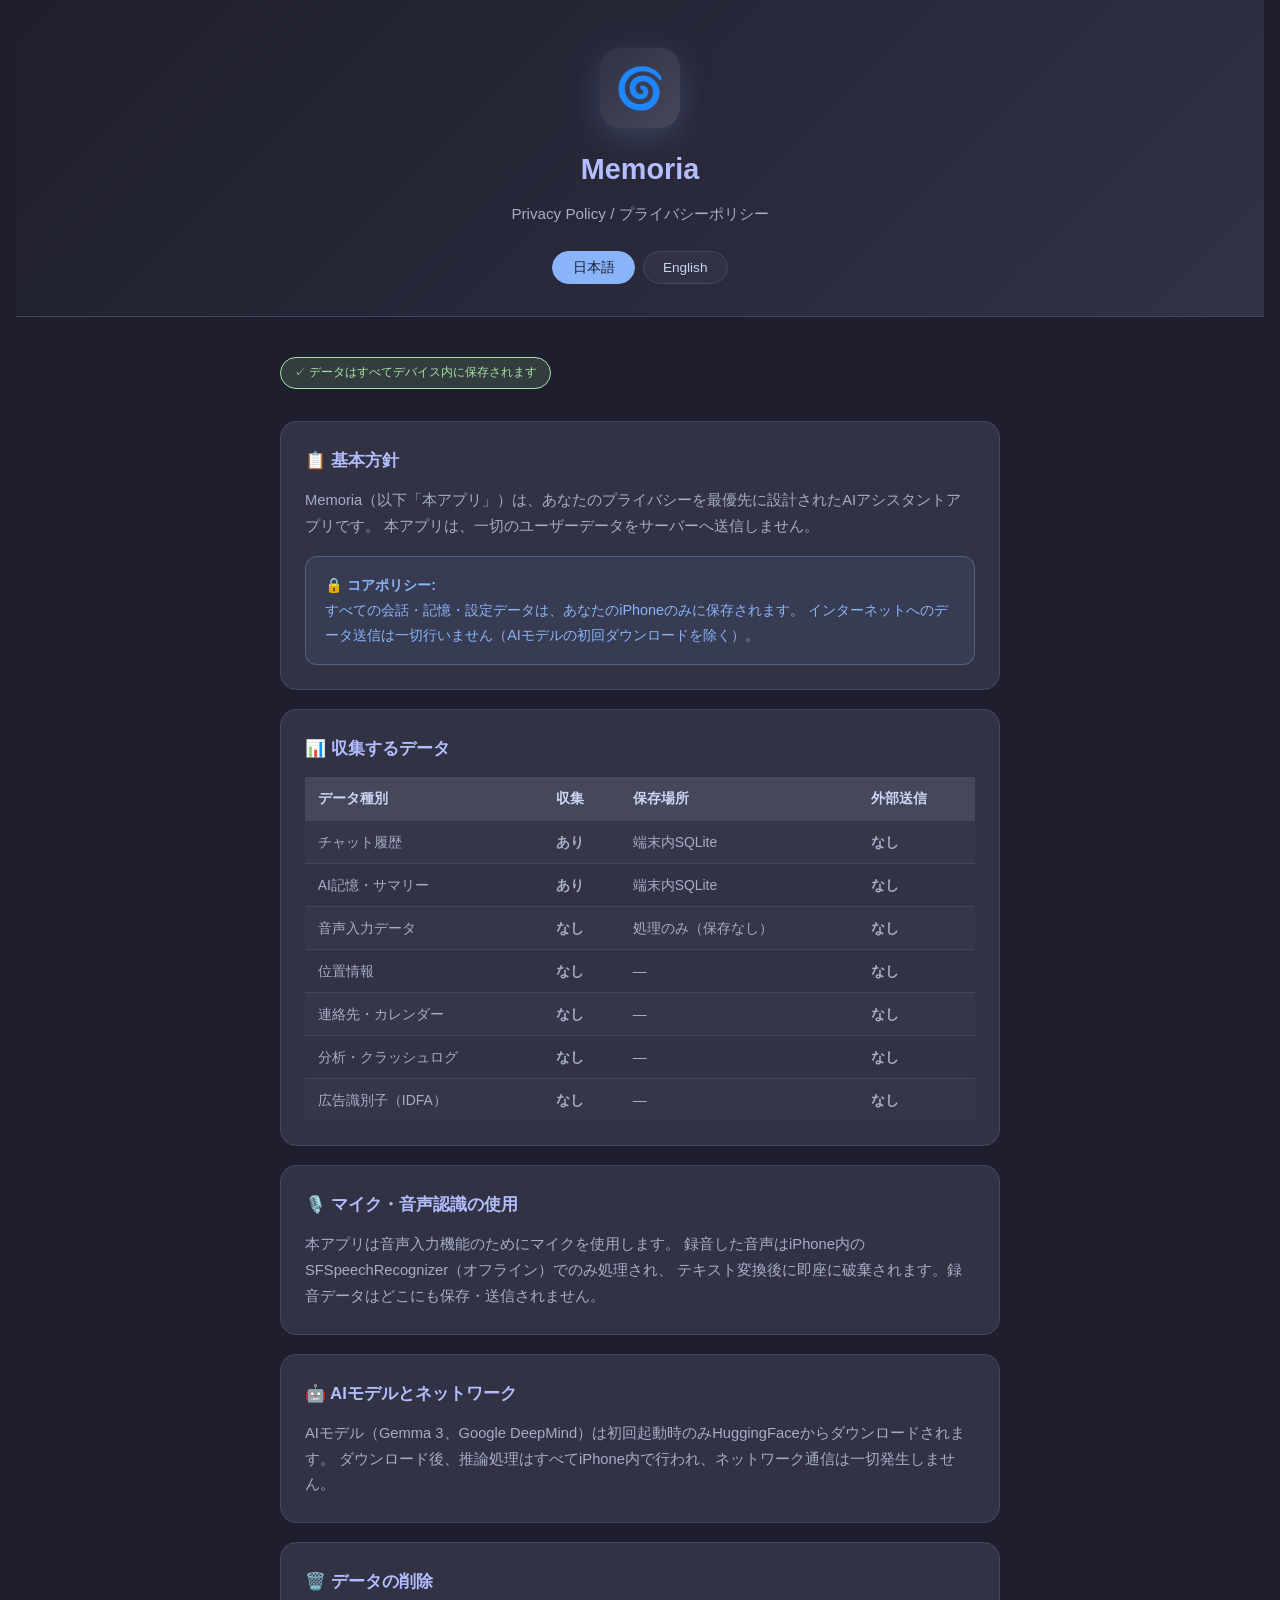
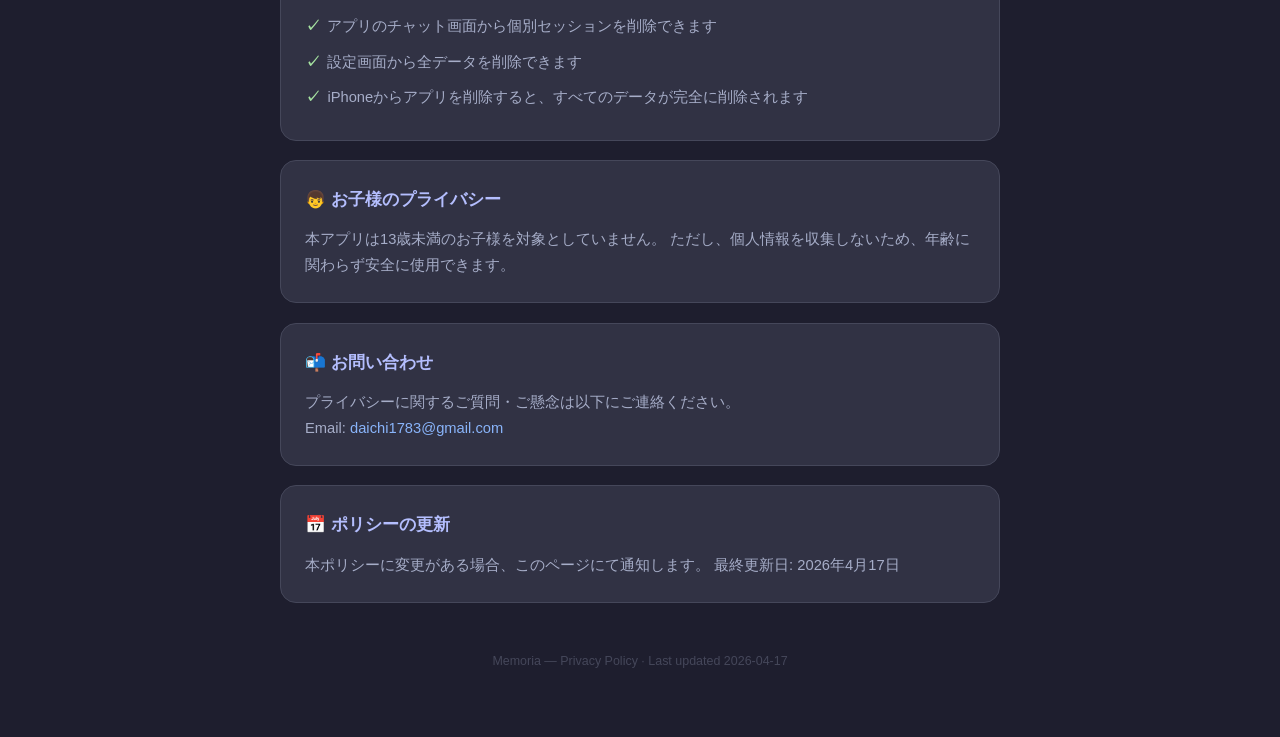
==== privacy_policy.html @ 913dde8f "feat: Phase 5完了 — App Store申請素材・免責事項・オンボーディング追加 - アプリアイコン全サイズ生成（1024x1024 Catppuccin Mocha Orbital デ" ====
<!DOCTYPE html>
<html lang="ja">
<head>
  <meta charset="UTF-8">
  <meta name="viewport" content="width=device-width, initial-scale=1.0">
  <title>Memoria - プライバシーポリシー / Privacy Policy</title>
  <style>
    :root {
      --base:    #1e1e2e;
      --surface0:#313244;
      --surface1:#45475a;
      --text:    #cdd6f4;
      --subtext: #a6adc8;
      --blue:    #89b4fa;
      --lavender:#b4befe;
      --mauve:   #cba6f7;
      --green:   #a6e3a1;
      --red:     #f38ba8;
    }

    * { box-sizing: border-box; margin: 0; padding: 0; }

    body {
      font-family: -apple-system, BlinkMacSystemFont, 'Helvetica Neue', sans-serif;
      background: var(--base);
      color: var(--text);
      line-height: 1.75;
      padding: 0 1rem 4rem;
    }

    .hero {
      background: linear-gradient(135deg, var(--base) 0%, var(--surface0) 100%);
      border-bottom: 1px solid var(--surface1);
      padding: 3rem 1rem 2rem;
      text-align: center;
    }

    .hero .app-icon {
      width: 80px; height: 80px;
      border-radius: 20px;
      background: linear-gradient(135deg, #313244, #45475a);
      margin: 0 auto 1rem;
      display: flex; align-items: center; justify-content: center;
      font-size: 2.5rem;
      box-shadow: 0 8px 32px rgba(137,180,250,0.2);
    }

    .hero h1 {
      font-size: 1.8rem;
      font-weight: 700;
      color: var(--lavender);
      margin-bottom: 0.4rem;
    }

    .hero p.subtitle {
      color: var(--subtext);
      font-size: 0.95rem;
    }

    .lang-toggle {
      display: flex;
      justify-content: center;
      gap: 0.5rem;
      margin-top: 1.5rem;
    }

    .lang-btn {
      background: var(--surface0);
      border: 1px solid var(--surface1);
      color: var(--text);
      padding: 0.4rem 1.2rem;
      border-radius: 999px;
      cursor: pointer;
      font-size: 0.85rem;
      transition: all 0.2s;
    }

    .lang-btn.active, .lang-btn:hover {
      background: var(--blue);
      color: var(--base);
      border-color: var(--blue);
    }

    .container {
      max-width: 720px;
      margin: 2.5rem auto 0;
    }

    .badge {
      display: inline-block;
      background: rgba(166,227,161,0.15);
      border: 1px solid var(--green);
      color: var(--green);
      font-size: 0.78rem;
      padding: 0.25rem 0.8rem;
      border-radius: 999px;
      margin-bottom: 2rem;
    }

    .section {
      background: var(--surface0);
      border-radius: 16px;
      padding: 1.5rem;
      margin-bottom: 1.2rem;
      border: 1px solid var(--surface1);
    }

    .section h2 {
      color: var(--lavender);
      font-size: 1.05rem;
      font-weight: 600;
      margin-bottom: 0.8rem;
      display: flex;
      align-items: center;
      gap: 0.5rem;
    }

    .section p, .section li {
      color: var(--subtext);
      font-size: 0.92rem;
    }

    .section ul {
      list-style: none;
      padding: 0;
    }

    .section ul li {
      padding: 0.3rem 0;
      padding-left: 1.4rem;
      position: relative;
    }

    .section ul li::before {
      content: "✓";
      position: absolute;
      left: 0;
      color: var(--green);
      font-weight: bold;
    }

    .section ul li.no::before {
      content: "✕";
      color: var(--red);
    }

    .highlight-box {
      background: rgba(137,180,250,0.08);
      border: 1px solid rgba(137,180,250,0.3);
      border-radius: 12px;
      padding: 1rem 1.2rem;
      margin: 1rem 0 0;
      color: var(--blue);
      font-size: 0.9rem;
    }

    .highlight-box strong {
      color: var(--blue);
    }

    .data-table {
      width: 100%;
      border-collapse: collapse;
      font-size: 0.87rem;
      margin-top: 0.8rem;
    }

    .data-table th {
      background: var(--surface1);
      color: var(--text);
      padding: 0.6rem 0.8rem;
      text-align: left;
      font-weight: 600;
    }

    .data-table td {
      padding: 0.55rem 0.8rem;
      border-top: 1px solid var(--surface1);
      color: var(--subtext);
    }

    .data-table tr:nth-child(even) td {
      background: rgba(255,255,255,0.02);
    }

    .tag-yes {
      color: var(--green);
      font-weight: 600;
    }

    .tag-no {
      color: var(--red);
      font-weight: 600;
    }

    .updated {
      text-align: center;
      color: var(--surface1);
      font-size: 0.78rem;
      margin-top: 3rem;
    }

    /* ── Lang sections ── */
    .lang-ja .en-only { display: none; }
    .lang-en .ja-only { display: none; }
    .lang-en .en-only { display: block; }
    .lang-ja .en-only { display: none; }

    a { color: var(--blue); text-decoration: none; }
    a:hover { text-decoration: underline; }
  </style>
</head>
<body>

<div class="hero">
  <div class="app-icon">🌀</div>
  <h1>Memoria</h1>
  <p class="subtitle">Privacy Policy / プライバシーポリシー</p>
  <div class="lang-toggle">
    <button class="lang-btn active" onclick="setLang('ja')">日本語</button>
    <button class="lang-btn" onclick="setLang('en')">English</button>
  </div>
</div>

<div class="container" id="main-content">

  <!-- ═══════════════ 日本語 ═══════════════ -->
  <div class="ja-only">

    <div class="badge">✓ データはすべてデバイス内に保存されます</div>

    <div class="section">
      <h2>📋 基本方針</h2>
      <p>
        Memoria（以下「本アプリ」）は、あなたのプライバシーを最優先に設計されたAIアシスタントアプリです。
        本アプリは、一切のユーザーデータをサーバーへ送信しません。
      </p>
      <div class="highlight-box">
        <strong>🔒 コアポリシー:</strong><br>
        すべての会話・記憶・設定データは、あなたのiPhoneのみに保存されます。
        インターネットへのデータ送信は一切行いません（AIモデルの初回ダウンロードを除く）。
      </div>
    </div>

    <div class="section">
      <h2>📊 収集するデータ</h2>
      <table class="data-table">
        <tr>
          <th>データ種別</th>
          <th>収集</th>
          <th>保存場所</th>
          <th>外部送信</th>
        </tr>
        <tr>
          <td>チャット履歴</td>
          <td class="tag-yes">あり</td>
          <td>端末内SQLite</td>
          <td class="tag-no">なし</td>
        </tr>
        <tr>
          <td>AI記憶・サマリー</td>
          <td class="tag-yes">あり</td>
          <td>端末内SQLite</td>
          <td class="tag-no">なし</td>
        </tr>
        <tr>
          <td>音声入力データ</td>
          <td class="tag-no">なし</td>
          <td>処理のみ（保存なし）</td>
          <td class="tag-no">なし</td>
        </tr>
        <tr>
          <td>位置情報</td>
          <td class="tag-no">なし</td>
          <td>—</td>
          <td class="tag-no">なし</td>
        </tr>
        <tr>
          <td>連絡先・カレンダー</td>
          <td class="tag-no">なし</td>
          <td>—</td>
          <td class="tag-no">なし</td>
        </tr>
        <tr>
          <td>分析・クラッシュログ</td>
          <td class="tag-no">なし</td>
          <td>—</td>
          <td class="tag-no">なし</td>
        </tr>
        <tr>
          <td>広告識別子（IDFA）</td>
          <td class="tag-no">なし</td>
          <td>—</td>
          <td class="tag-no">なし</td>
        </tr>
      </table>
    </div>

    <div class="section">
      <h2>🎙️ マイク・音声認識の使用</h2>
      <p>
        本アプリは音声入力機能のためにマイクを使用します。
        録音した音声はiPhone内のSFSpeechRecognizer（オフライン）でのみ処理され、
        テキスト変換後に即座に破棄されます。録音データはどこにも保存・送信されません。
      </p>
    </div>

    <div class="section">
      <h2>🤖 AIモデルとネットワーク</h2>
      <p>
        AIモデル（Gemma 3、Google DeepMind）は初回起動時のみHuggingFaceからダウンロードされます。
        ダウンロード後、推論処理はすべてiPhone内で行われ、ネットワーク通信は一切発生しません。
      </p>
    </div>

    <div class="section">
      <h2>🗑️ データの削除</h2>
      <ul>
        <li>アプリのチャット画面から個別セッションを削除できます</li>
        <li>設定画面から全データを削除できます</li>
        <li>iPhoneからアプリを削除すると、すべてのデータが完全に削除されます</li>
      </ul>
    </div>

    <div class="section">
      <h2>👦 お子様のプライバシー</h2>
      <p>本アプリは13歳未満のお子様を対象としていません。
      ただし、個人情報を収集しないため、年齢に関わらず安全に使用できます。</p>
    </div>

    <div class="section">
      <h2>📬 お問い合わせ</h2>
      <p>
        プライバシーに関するご質問・ご懸念は以下にご連絡ください。<br>
        Email: <a href="mailto:daichi1783@gmail.com">daichi1783@gmail.com</a>
      </p>
    </div>

    <div class="section">
      <h2>📅 ポリシーの更新</h2>
      <p>
        本ポリシーに変更がある場合、このページにて通知します。
        最終更新日: 2026年4月17日
      </p>
    </div>

  </div>

  <!-- ═══════════════ English ═══════════════ -->
  <div class="en-only" style="display:none">

    <div class="badge">✓ All data stays on your device</div>

    <div class="section">
      <h2>📋 Overview</h2>
      <p>
        Memoria is an AI assistant app designed with your privacy as the top priority.
        This app never transmits any user data to external servers.
      </p>
      <div class="highlight-box">
        <strong>🔒 Core Policy:</strong><br>
        All conversations, memories, and settings are stored only on your iPhone.
        No data is sent over the internet (except the initial AI model download).
      </div>
    </div>

    <div class="section">
      <h2>📊 Data Collected</h2>
      <table class="data-table">
        <tr>
          <th>Data Type</th>
          <th>Collected</th>
          <th>Storage</th>
          <th>Transmitted</th>
        </tr>
        <tr>
          <td>Chat History</td>
          <td class="tag-yes">Yes</td>
          <td>On-device SQLite</td>
          <td class="tag-no">No</td>
        </tr>
        <tr>
          <td>AI Memories / Summaries</td>
          <td class="tag-yes">Yes</td>
          <td>On-device SQLite</td>
          <td class="tag-no">No</td>
        </tr>
        <tr>
          <td>Voice Input Audio</td>
          <td class="tag-no">No</td>
          <td>Processed only (not stored)</td>
          <td class="tag-no">No</td>
        </tr>
        <tr>
          <td>Location</td>
          <td class="tag-no">No</td>
          <td>—</td>
          <td class="tag-no">No</td>
        </tr>
        <tr>
          <td>Contacts / Calendar</td>
          <td class="tag-no">No</td>
          <td>—</td>
          <td class="tag-no">No</td>
        </tr>
        <tr>
          <td>Analytics / Crash Logs</td>
          <td class="tag-no">No</td>
          <td>—</td>
          <td class="tag-no">No</td>
        </tr>
        <tr>
          <td>Ad Identifier (IDFA)</td>
          <td class="tag-no">No</td>
          <td>—</td>
          <td class="tag-no">No</td>
        </tr>
      </table>
    </div>

    <div class="section">
      <h2>🎙️ Microphone &amp; Speech Recognition</h2>
      <p>
        The app uses your microphone for voice input only. Audio is processed
        entirely on-device using SFSpeechRecognizer (offline mode) and is discarded
        immediately after transcription. No audio data is stored or transmitted.
      </p>
    </div>

    <div class="section">
      <h2>🤖 AI Model &amp; Network</h2>
      <p>
        The AI model (Gemma 3 by Google DeepMind) is downloaded from HuggingFace
        on first launch only. After that, all inference runs on-device with
        zero network communication.
      </p>
    </div>

    <div class="section">
      <h2>🗑️ Deleting Your Data</h2>
      <ul>
        <li>Delete individual sessions from the chat screen</li>
        <li>Delete all data from the Settings screen</li>
        <li>Uninstalling the app permanently removes all data</li>
      </ul>
    </div>

    <div class="section">
      <h2>👦 Children's Privacy</h2>
      <p>This app is not directed to children under 13. However, since no
      personal information is collected, it is safe for all ages.</p>
    </div>

    <div class="section">
      <h2>📬 Contact</h2>
      <p>
        For privacy questions or concerns, contact us at:<br>
        Email: <a href="mailto:daichi1783@gmail.com">daichi1783@gmail.com</a>
      </p>
    </div>

    <div class="section">
      <h2>📅 Policy Updates</h2>
      <p>
        Any changes to this policy will be posted on this page.
        Last updated: April 17, 2026
      </p>
    </div>

  </div>

</div><!-- /.container -->

<p class="updated">Memoria — Privacy Policy · Last updated 2026-04-17</p>

<script>
function setLang(lang) {
  const content = document.getElementById('main-content');
  const btns = document.querySelectorAll('.lang-btn');
  const jaEl = document.querySelector('.ja-only');
  const enEl = document.querySelector('.en-only');

  btns.forEach(b => b.classList.remove('active'));
  document.querySelector(`.lang-btn[onclick="setLang('${lang}')"]`).classList.add('active');

  if (lang === 'ja') {
    jaEl.style.display = '';
    enEl.style.display = 'none';
    document.documentElement.lang = 'ja';
  } else {
    jaEl.style.display = 'none';
    enEl.style.display = '';
    document.documentElement.lang = 'en';
  }
}
</script>

</body>
</html>
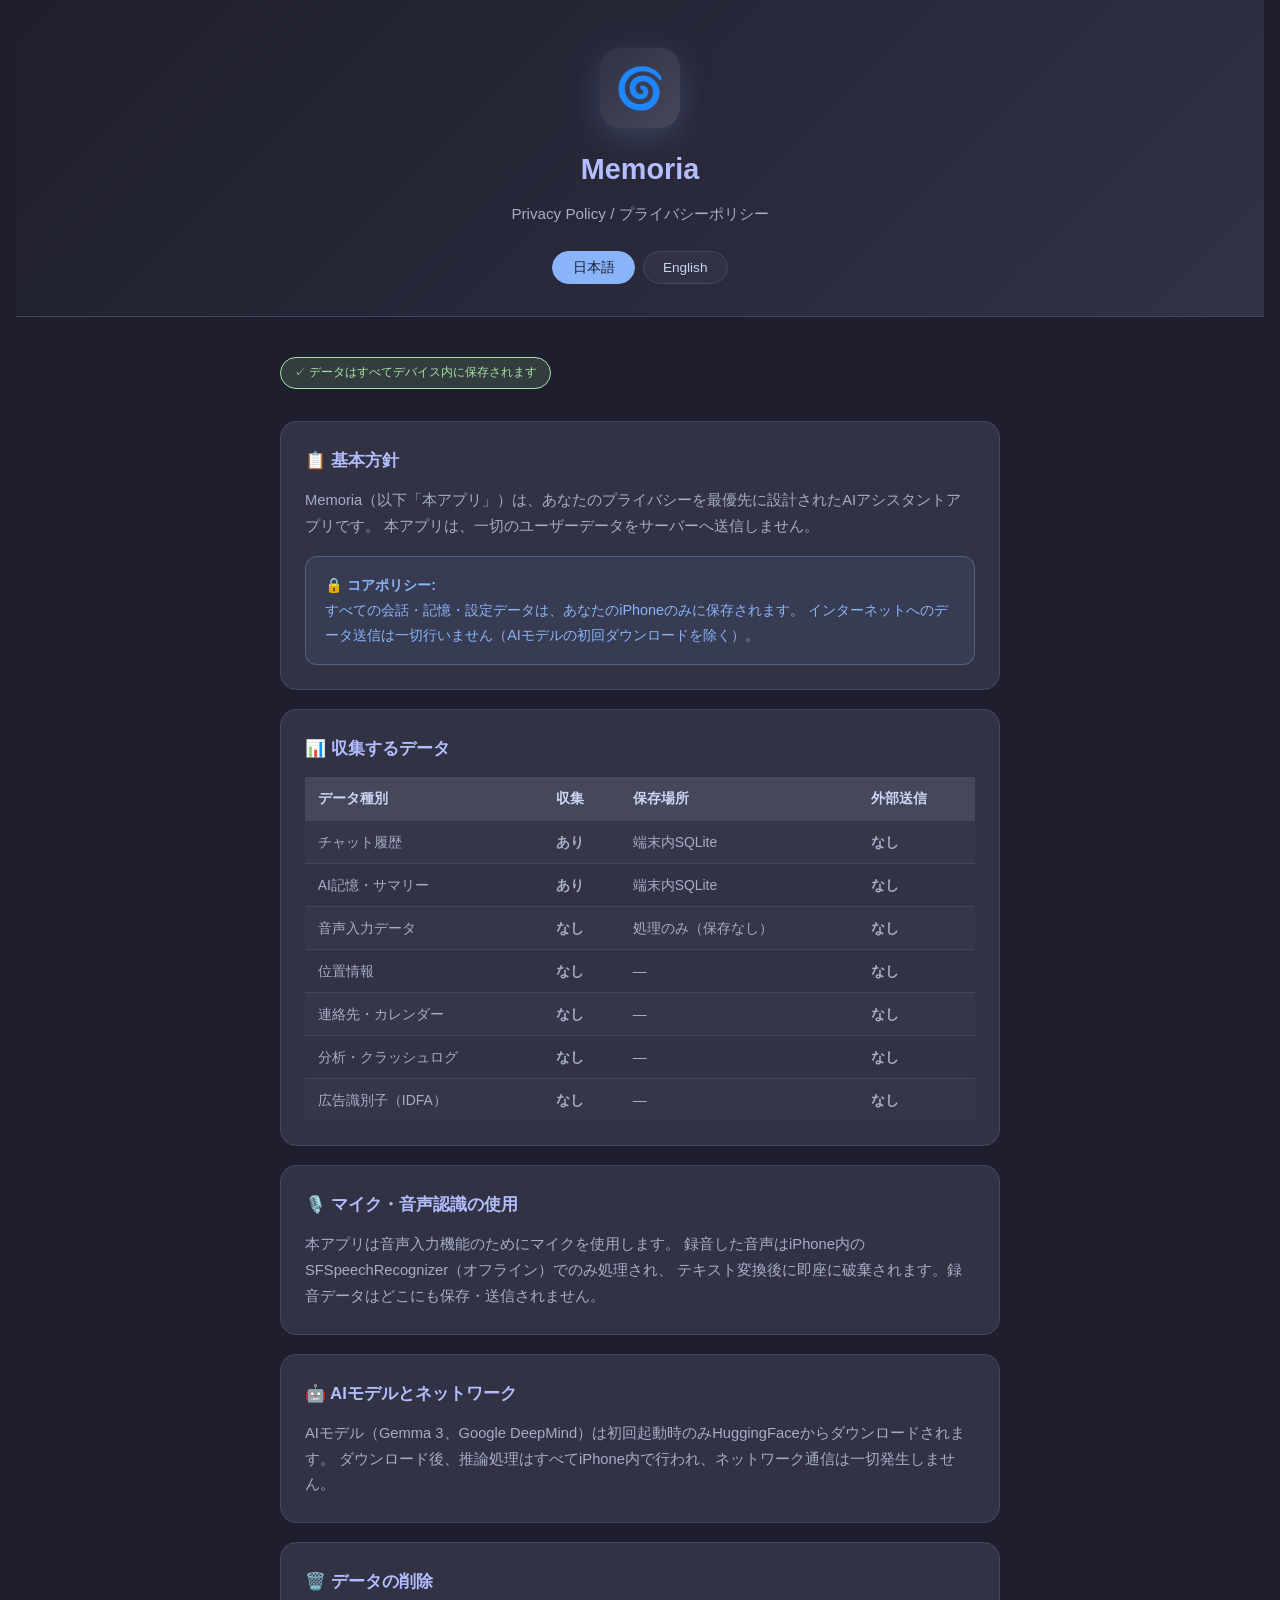
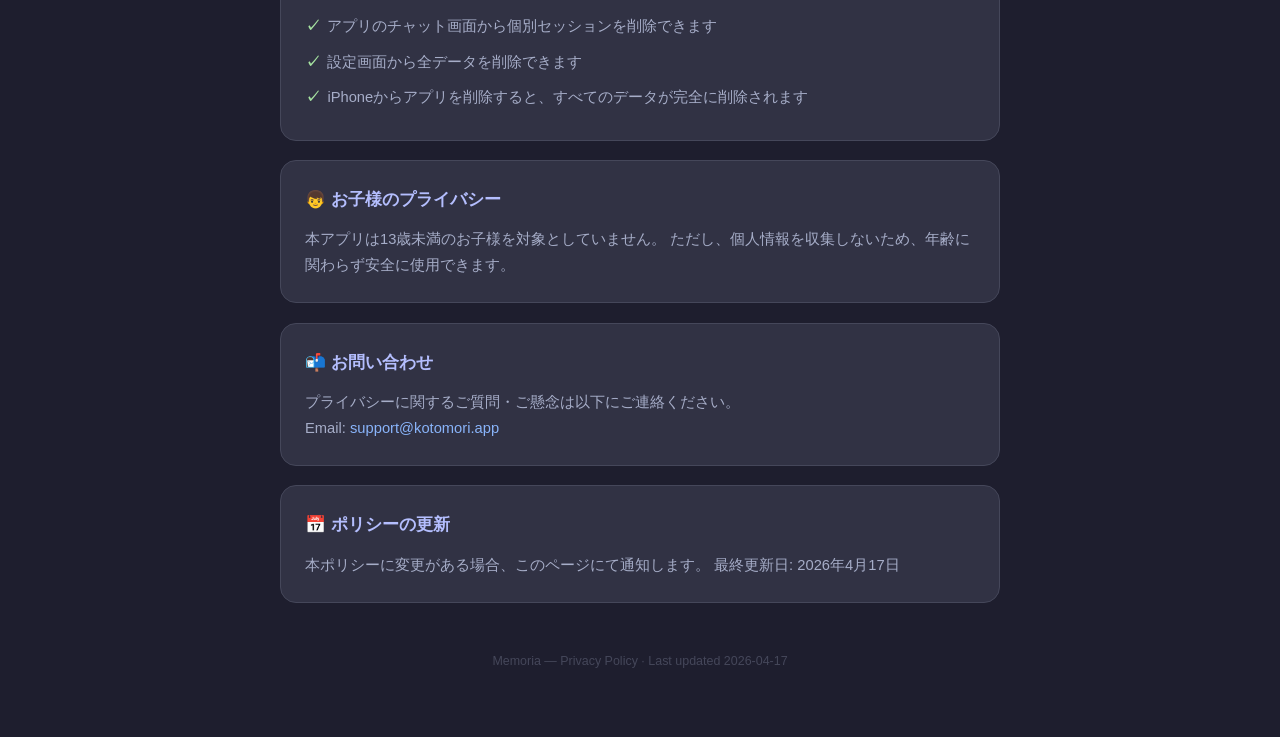
==== commit fee393bc: "docs: switch privacy policy contact to support@kotomori.app Daichi set up Cloudflare Email Routing o" ====
--- a/privacy_policy.html
+++ b/privacy_policy.html
@@ -332,7 +332,7 @@
       <h2>📬 お問い合わせ</h2>
       <p>
         プライバシーに関するご質問・ご懸念は以下にご連絡ください。<br>
-        Email: <a href="mailto:daichi1783@gmail.com">daichi1783@gmail.com</a>
+        Email: <a href="mailto:support@kotomori.app">support@kotomori.app</a>
       </p>
     </div>
 
@@ -455,7 +455,7 @@
       <h2>📬 Contact</h2>
       <p>
         For privacy questions or concerns, contact us at:<br>
-        Email: <a href="mailto:daichi1783@gmail.com">daichi1783@gmail.com</a>
+        Email: <a href="mailto:support@kotomori.app">support@kotomori.app</a>
       </p>
     </div>
 
